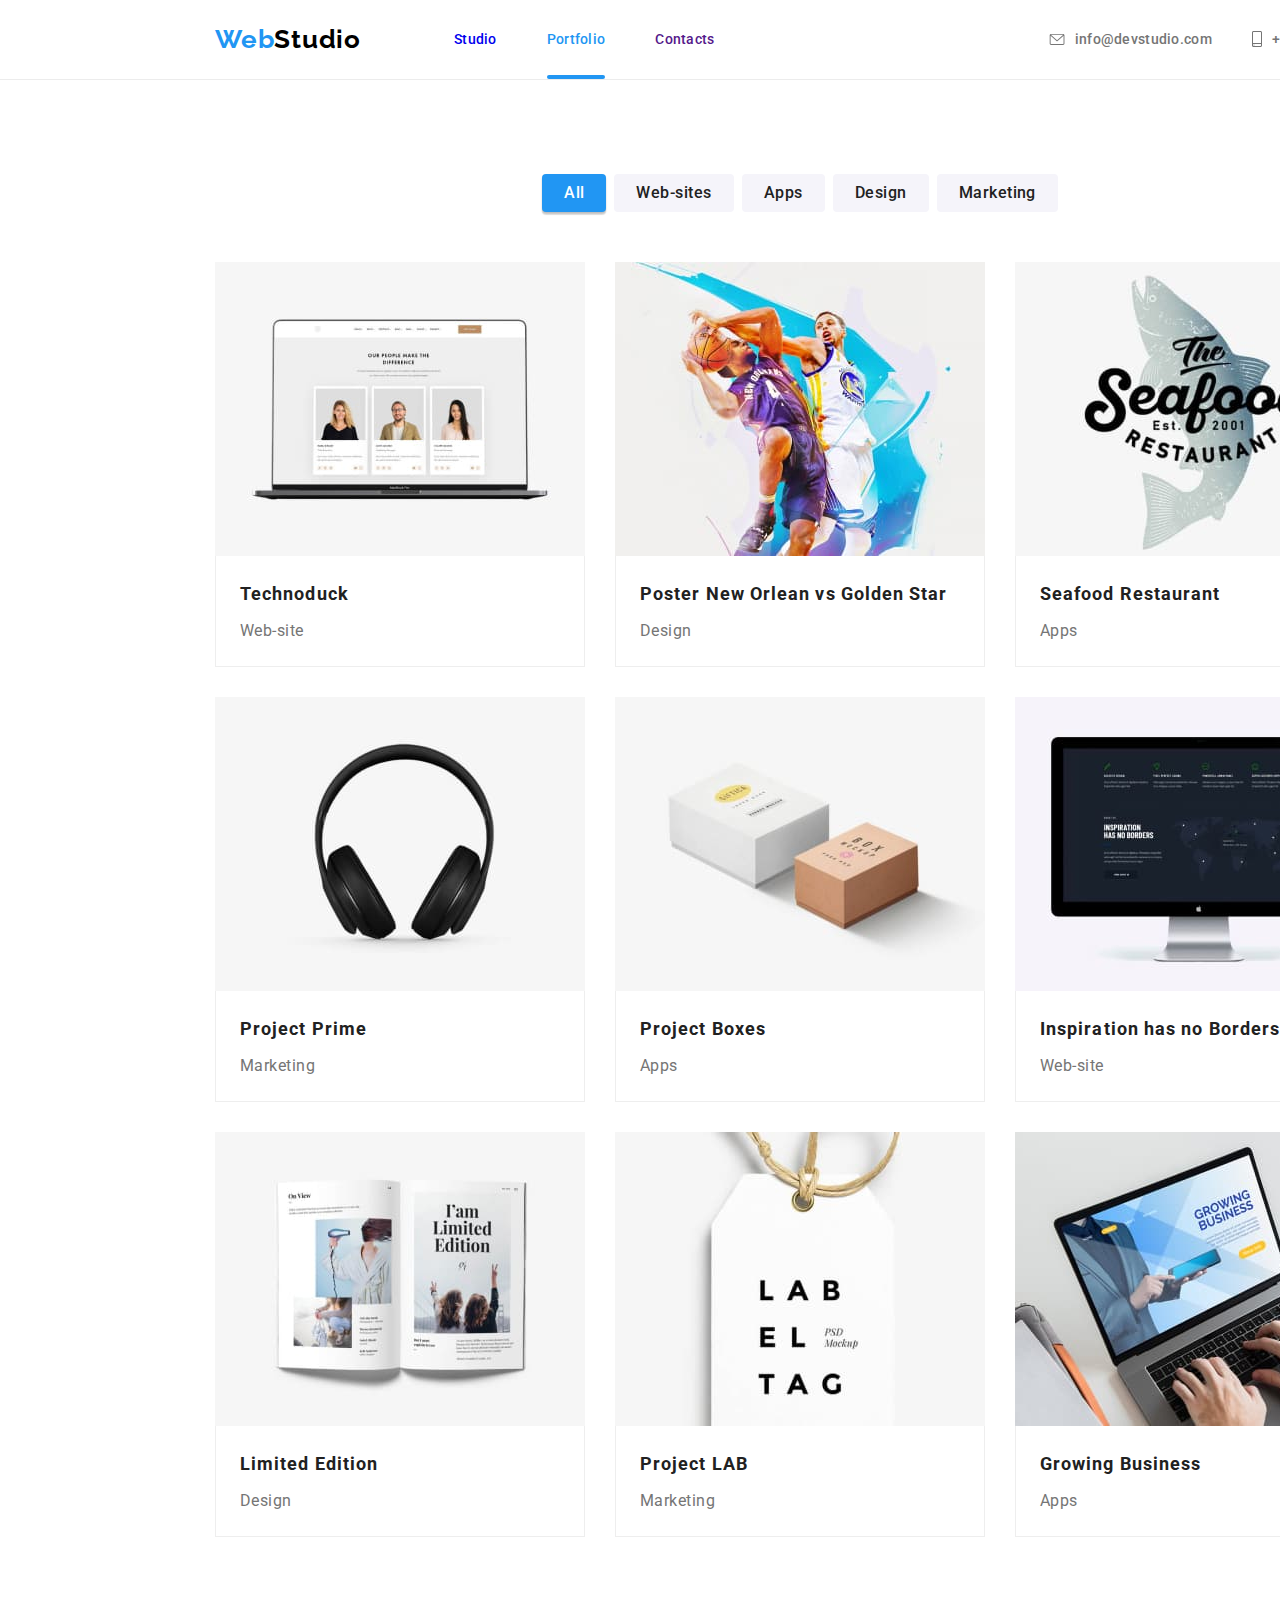
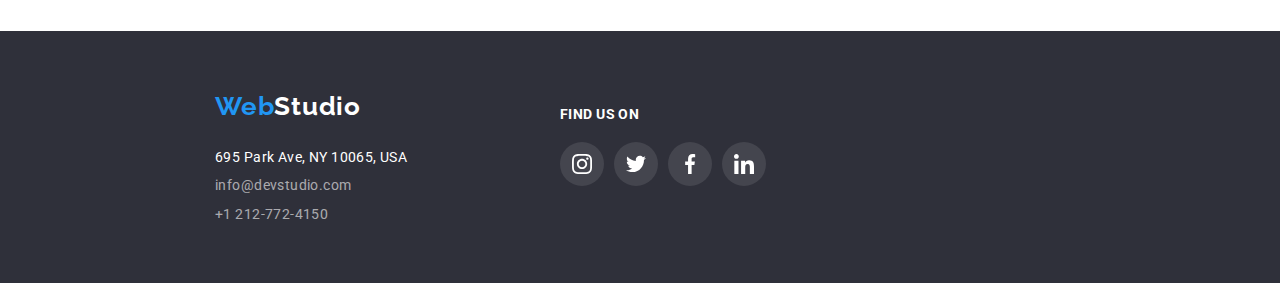
==== portfolio.html @ 0b2b6943 "Initial update" ====
<!DOCTYPE html>
<html lang="en">
<head>
  <meta charset="UTF-8">
  <meta name="viewport" content="width=device-width, initial-scale=1.0">
  <title>WebStudio</title>
  <link rel="stylesheet" href="./css/modern-normalize.css">
  <link rel="preconnect" href="https://fonts.googleapis.com">
  <link rel="preconnect" href="https://fonts.gstatic.com" crossorigin>
  <link href="https://fonts.googleapis.com/css2?family=Raleway:wght@700&family=Roboto:wght@400;500;700;900&display=swap" rel="stylesheet">
  <link rel="stylesheet" href="./css/styles.css">
</head>
<body>
    <header class="global-header">
      <div class="container">
        <nav class="main-navigation">
          <a href="index.html" class="logo"><span class="logo-1">Web</span><span class="logo-2">Studio</span></a>
          <ul class="navigation-list">
            <li><a href="index.html" class="link-navigation">Studio</a></li>
            <li><a href="portfolio.html" class="link-navigation active">Portfolio</a></li>
            <li><a href="" class="link-navigation">Contacts</a></li>
          </ul>
        </nav>
        <div class="header-contact">
          <a href="mailto:info@devstudio.com" class="header-contact-mail" aria-label="Mail">
            <svg class="mail-icon">
              <use href="./images/icons.svg#icon-envelope" class="mail-svg">
              </use>
            </svg>info@devstudio.com</a>
          <a href="tel:+1212-772-4150" class="header-contact-tel" aria-label="Telephone">
            <svg class="telephone-icon">
              <use href="./images/icons.svg#icon-smartphone" class="tel-svg">
              </use>
            </svg>+1 212-772-4150</a>
        </div>
      </div>
    </header>

    <main>
      <div class="btn-group">
        <div class="btn container">
          <ul class="btn-group-list">
            <li class="btn-group-list-item">
              <button class="btn-portfolio active" type="button">All</button>
            </li>
            <li class="btn-group-list-item">
              <button class="btn-portfolio" type="button">Web-sites</button>
            </li>
            <li class="btn-group-list-item">
              <button class="btn-portfolio" type="button">Apps</button>
            </li>
            <li class="btn-group-list-item">
              <button class="btn-portfolio" type="button">Design</button>
            </li>
            <li class="btn-group-list-item">
              <button class="btn-portfolio" type="button">Marketing</button>
            </li>
          </ul>
        </div>
      </div>

      <div class="cards">
        <div class="cards container">
          <ul class="card-list">
            <li class="card-list-item">
              <a href="#" class="card-list-link">
                <div class="card-list-wrapper">
                  <img src="./images/web-site-img-1.jpg" alt="Technoduck web-site interface" width="370" height="294" class="cards-img">
                    <p class="card-overlay-info"> Technoduck is a state-of-the-art coronavirus distribution platform. Companies use this platform for digital espionage and attacks on competitors' secure servers.</p>
                </div>
                <div class="card-content">
                  <span class="card-content-title">Technoduck</span>
                  <span class="card-content-description">Web-site</span>
                </div>
              </a>
            </li>

            <li class="card-list-item">
              <a href="#" class="card-list-link">
                <div class="card-list-wrapper">
                  <img src="./images/design-img-1.jpg" alt="New Orlean vs Golden Star poster" width="370" height="294" class="cards-img">
                  <p class="card-overlay-info">Lorem ipsum dolor sit, amet consectetur adipisicing elit. Dolore, nisi?</p>
                </div>
                <div class="card-content">
                  <span class="card-content-title">Poster New Orlean vs Golden Star</span>
                  <span class="card-content-description">Design</span>
                </div>
              </a>
            </li>

            <li class="card-list-item">
              <a href="#" class="card-list-link">
                <div class="card-list-wrapper">
                  <img src="./images/apps-img-1.jpg" alt="Seafood Restaurant app logo" width="370" height="294" class="cards-img">
                  <p class="card-overlay-info">Lorem, ipsum dolor sit amet consectetur adipisicing elit. Adipisci, nemo.</p>
                </div>
                <div class="card-content">
                  <span class="card-content-title">Seafood Restaurant</span>
                  <span class="card-content-description">Apps</span>
                </div>
              </a>
            </li>

            <li class="card-list-item">
              <a href="#" class="card-list-link">
                <div class="card-list-wrapper">
                  <img src="./images/marketing-img-1.jpg" alt="Pair of headphones" width="370" height="294" class="cards-img">
                  <p class="card-overlay-info"> Lorem ipsum dolor sit amet, consectetur adipisicing elit. Aperiam, at!</p>
                </div>
                <div class="card-content">
                  <span class="card-content-title">Project Prime</span>
                  <span class="card-content-description">Marketing</span>
                </div>
              </a>
            </li>

            <li class="card-list-item">
              <a href="#" class="card-list-link">
                <div class="card-list-wrapper">
                  <img src="./images/apps-img-2.jpg" alt="Illustration of boxes" width="370" height="294" class="cards-img">
                  <p class="card-overlay-info"> Lorem ipsum dolor sit amet consectetur adipisicing elit. Nesciunt, nemo!</p>
                </div>
                <div class="card-content">
                  <span class="card-content-title">Project Boxes</span>
                  <span class="card-content-description">Apps</span>
                </div>
              </a>
            </li>

            <li class="card-list-item">
              <a href="#" class="card-list-link">
                <div class="card-list-wrapper">
                  <img src="./images/web-site-img-2.jpg" alt="Inspiration has no Borders web-site interface" width="370" height="294" class="cards-img">
                  <p class="card-overlay-info"> Lorem ipsum dolor sit amet consectetur adipisicing elit. Officiis, corporis?</p>
                </div>
                <div class="card-content">
                  <span class="card-content-title">Inspiration has no Borders</span>
                  <span class="card-content-description">Web-site</span>
                </div>
              </a>
            </li>

            <li class="card-list-item">
              <a href="#" class="card-list-link">
                <div class="card-list-wrapper">
                  <img src="./images/design-img-2.jpg" alt="Limited Edition magazine article" width="370" height="294" class="cards-img">
                  <p class="card-overlay-info"> Lorem ipsum dolor sit amet consectetur, adipisicing elit. Debitis, sequi.</p>
                </div>
                <div class="card-content">
                  <span class="card-content-title">Limited Edition</span>
                  <span class="card-content-description">Design</span>
                </div>
              </a>
            </li>

            <li class="card-list-item">
              <a href="#" class="card-list-link">
                <div class="card-list-wrapper">
                  <img src="./images/marketing-img-2.jpg" alt="Label tag for Project LAB" width="370" height="294" class="cards-img">
                  <p class="card-overlay-info"> Lorem ipsum dolor sit amet, consectetur adipisicing elit. Incidunt, mollitia?</p>
                </div>
                <div class="card-content">
                  <span class="card-content-title">Project LAB</span>
                  <span class="card-content-description">Marketing</span>
                </div>
              </a>
            </li>

            <li class="card-list-item">
              <a href="#" class="card-list-link">
                <div class="card-list-wrapper">
                  <img src="./images/apps-img-3.jpg" alt="Growing Business app interface" width="370" height="294" class="cards-img">
                  <p class="card-overlay-info">Lorem ipsum, dolor sit amet consectetur adipisicing elit. Tenetur, qui.</p>
                </div>
                <div class="card-content">
                  <span class="card-content-title">Growing Business</span>
                  <span class="card-content-description">Apps</span>
                </div>
              </a>
            </li>
          </ul>
        </div>
      </div>
    </main>

    <footer class="global-footer">
      <div class="container">
        <div class="footer-main-part">
        <a href="index.html" class="logo"><span class="logo-1">Web</span><span class="logo-2">Studio</span></a>
        <address class="address">
          <ul class="footer-address-list">
            <li class="footer-address-list-item">
              <p>695 Park Ave, NY 10065, USA </p>
            </li>
            <li class="footer-address-list-item">
              <a href="mailto:info@devstudio.com" class="footer-contact">info@devstudio.com</a>
            </li>
            <li class="footer-address-list-item">
              <a href="tel:+1212-772-4150" class="footer-contact">+1 212-772-4150</a>
            </li>
          </ul>
        </address>
        </div>
        <div class="footer-social-links">
          <span class="footer-social-title">Find us on</span>
          <ul class="footer-social-list">
            <li class="footer-social-list">
              <a href="https://www.instagram.com/" class="footer-social-icon-link" target="_blank">
                <svg class="footer-icon">
                  <use href="./images/icons.svg#icon-instagram"></use>
                </svg>
              </a>
            </li>
            <li class="footer-social-list">
              <a href="https://www.twitter.com/" class="footer-social-icon-link" target="_blank">
                <svg class="footer-icon">
                  <use href="./images/icons.svg#icon-twitter"></use>
                </svg>
              </a>
            </li>
            <li class="footer-social-list">
              <a href="https://www.facebook.com/" class="footer-social-icon-link" target="_blank">
                <svg class="footer-icon">
                  <use href="./images/icons.svg#icon-facebook"></use>
                </svg>
              </a>
            </li>
            <li class="footer-social-list">
              <a href="https://www.linkedin.com/" class="footer-social-icon-link" target="_blank">
                <svg class="footer-icon">
                  <use href="./images/icons.svg#icon-linkedin"></use>
                </svg>
              </a>
            </li>
          </ul>
        </div>
      </div>
    </footer>
</body>
</html>
---- css/styles.css ----
:root {
  --text-color: #757575;
  --link-color: #212121;
  --link-active-color: #2196F3;
  --hover-color: #2196F3;
  --main-background-color: #FFFFFF;
  --heading-color: #ffffff;
  --footer-color: #2F303A;
  --hero-btn-color: #2196F3;
  --benefits-icon-background-color: #F5F4FA;
  --benefits-title-color:  #212121;
  --social-icons-color: #AFB1B8;
  --text-font-family: 'Roboto', sans-serif;
  --logo-font-family: 'Raleway', sans-serif;
}

*,
*::before,
*::after {
  margin: 0;
  padding: 0;
  box-sizing: border-box;
}

body {
  font-family: var(--text-font-family);
  font-size: 16px;
  font-style: normal;
  color: var(--text-color);
  background-color: var(--main-background-color);
}

a {
  text-decoration: none;
}

ul {
  list-style-type: none;
}

button {
  cursor: pointer;
  border: none;
  border-style: none;
}

.section {
  padding: 94px 0px;
}

.container {
  width: 1600px;
  margin: 0 auto;
  padding-left: 215px;
  padding-right: 215px;
}

.global-header .container {
  display: flex;
  align-items: center;
  justify-content: space-between;
  padding-top: 24px;
  padding-bottom: 25px;
  background-color: var(--heading-color);
  font-size: 14px;
  font-weight: 500;
  line-height: normal;
  letter-spacing: 0.28px;
}

.global-header {
  border-bottom: 1px solid #ECECEC;
}

.main-navigation {
  display: flex;
  justify-content: center;
}

a.logo {
  margin-right: 93px;
}

.global-header .navigation-list {
  display: flex;
  align-items: center;
  color: var(--link-color);
}

.global-header .navigation-list .link-navigation {
  position: relative;
  display: block;
}

.global-header .navigation-list li:not(:last-child) {
  margin-right: 50px;
}

.global-header .header-contact a:not(:last-child) {
  margin-right: 40px;
}

.header-contact {
  display: flex;
  align-content: center;
  align-items: center;
}

.global-header .header-contact a {
  display: flex;
  align-items: center;
  color: #757575;
  fill: #757575;
}

.global-header a:hover,
.global-header a:focus,
.global-footer a:hover,
.global-footer a:focus,
.logo span:hover,
.logo span:focus,
.footer-main-part .logo span:hover,
.footer-main-part .logo span:focus {
  color: var(--hover-color);
  fill: var(--hover-color);
}

.navigation-list .link-navigation,
.header-contact .header-contact-mail,
.header-contact .header-contact-tel,
.main-navigation .logo {
  transition: color 250ms cubic-bezier(0.4, 0, 0.2, 1), fill 250ms cubic-bezier(0.4, 0, 0.2, 1);
}

.global-header .main-navigation a.active {
  color: var(--link-active-color);
  fill: var(--link-active-color);
}

.navigation-list .link-navigation.active::after {
  content: "";
  display: block;
  align-items: center;
  background-color: var(--link-active-color);
  width: 100%;
  border-radius: 2px;
  height: 4px;
  position: absolute;
  bottom: -32px;
}

.mail-icon {
  display: block;
  margin-right: 10px;
  width: 16px;
  height: 12px;
  fill: currentColor;
}

.telephone-icon {
  display: block;
  margin-right: 10px;
  width: 10px;
  height: 16px;
  fill: currentColor;
}

a span.logo-1,
a span.logo-2 {
  color: #2196F3;
  font-size: 26px;
  font-family: var(--logo-font-family);
  font-weight: 700;
  line-height: normal;
  letter-spacing: 0.78px;
}

a span.logo-2 {
  color: #000000;
}

.hero-section {
  padding-top: 200px;
  padding-bottom: 200px;
  text-align: center;
  background: linear-gradient(rgba(47, 48, 58, 0.40), rgba(47, 48, 58, 0.40)),
    url('../images/hero-background-img.jpg');
  background-repeat: no-repeat;
  background-color: #2F303A;
  background-position: center;
  background-size: cover;
}

.hero-section,
.hero-heading {
  color: var(--heading-color);
  text-align: center;
  font-size: 44px;
  font-weight: 900;
  line-height: 1.36;
  letter-spacing: 2.64px;
  text-transform: uppercase;
}

.hero-btn {
  padding: 10px 30px;
  min-width: 200px;
  height: 50px;
  color: #FFF;
  text-align: center;
  font-size: 16px;
  font-family: inherit;
  font-weight: 700;
  line-height: 1.87;
  letter-spacing: 0.96px;
  border-radius: 4px;
  background-color: var(--hero-btn-color);
  box-shadow: 0px 4px 4px 0px rgba(0, 0, 0, 0.15);
  transition: color 250ms cubic-bezier(0.4, 0, 0.2, 1), background-color 250ms cubic-bezier(0.4, 0, 0.2, 1);
}

.benefits {
  padding-top: 94px;
  padding-bottom: 94px;
}

.benefits-content {
  display: flex;
  justify-content: space-between;
  gap: 30px;
}

.benefits .benefits-content .benefits-content-description,
.benefits .benefits-content .benefits-content-title {
  font-size: 14px;
  line-height: 1.71;
  letter-spacing: 0.42px;
}

.benefits .benefits-content .benefits-content-title {
  margin-bottom: 10px;
  color: var(--benefits-title-color);
  font-weight: 700;
  line-height: normal;
  text-transform: uppercase;
}

.benefits-content-item::before {
  content: "";
  display: block;
  margin-bottom: 30px;
  width: 270px;
  height: 120px;
  border-radius: 4px;
  background: var(--benefits-icon-background-color);
  background-position: center;
  background-repeat: no-repeat;
}

.benefits-content-item:first-child::before {
  content: "";
  background-image: url('../images/antenna.svg');
}

.benefits-content-item:nth-child(2)::before {
  content: "";
  background-image: url('../images/clock.svg');
}

.benefits-content-item:nth-child(3)::before {
  content: "";
  background-image: url('../images/diagram.svg');
}

.benefits-content-item:last-child::before {
  content: "";
  background-image: url('../images/astronaut.svg');
}

.features {
  display: flex;
  justify-content: space-between;
  padding-bottom: 94px;
}


.features .heading-2,
.containers-team .heading-2,
.customers .heading-2 {
  margin-bottom: 50px;
  color: #212121;
  text-align: center;
  font-size: 36px;
  font-weight: 700;
  line-height: normal;
  letter-spacing: 1.08px;
}

.features-list {
  display: flex;
  justify-content: space-between;
  gap: 30px;

}

.features-list-item {
  position: relative;
  width: 370px;
  height: 294px;
}

.features-list-overlay {
  position: absolute;
  display: flex;
  align-items: center;
  justify-content: center;
  bottom: 0;
  color: #FFF;
  background: rgba(47, 48, 58, 0.80);
  text-align: center;
  font-weight: 700;
  letter-spacing: 0.42px;
  text-transform: uppercase;
  width: 100%;
  height: 70px;
}

.containers-team{
  background: #F5F4FA;
  padding: 94px 0px;
}

.container-team {
  display: flex;
  justify-content: space-between;
}

.container-team-content {
  display: flex;
  flex-direction: column;
  line-height: normal;
  letter-spacing: 0.48px;
  align-items: center;
  padding-top: 30px;
  padding-bottom: 30px;
}

.container-team-content .container-team-name {
  color: #212121;
  font-weight: 500;
  margin-bottom: 10px;
}

.container-team-packet {
  display: flex;
  flex-direction: column;
  background: #FFFFFF;
  box-shadow: 0px 2px 1px 0px rgba(0, 0, 0, 0.20), 0px 1px 1px 0px rgba(0, 0, 0, 0.14), 0px 1px 3px 0px rgba(0, 0, 0, 0.12);
  border-radius: 0px 0px 4px 4px;
  align-items: center;
}

.social-links-list {
  display: flex;
  justify-content: space-between;
  padding-bottom: 30px;
  gap: 10px;
}

.social-links-item,
.social-icons-link {
  display: flex;
  width: 44px;
  height: 44px;
  flex-shrink: 0;
}

.social-icons-link {
  justify-content: center;
  align-items: center;
  color: var(--social-icons-color);
  background-color: #FFFFFF;
  border: none;
  border-radius: 50px;
  transition: color 250ms cubic-bezier(0.4, 0, 0.2, 1);
}

.social-icons-link:hover,
.social-icons-link:focus,
.footer-social-list .footer-social-icon-link:hover,
.footer-social-list .footer-social-icon-link:focus {
  background-color: var(--hover-color);
  outline: none;
}

.icon-social-link {
  width: 20px;
  height: 20px;
  flex-shrink: 0;
  gap: 34px;
  fill: currentColor;
  transition: fill 250ms cubic-bezier(0.4, 0, 0.2, 1);
}

.social-icons-link:hover .icon-social-link,
.social-icons-link:focus .icon-social-link,
.footer-social-list .footer-social-icon-link:hover,
.footer-social-list .footer-social-icon-link:focus {
  fill: #FFFFFF;
  outline: none;
}

.customers {
  padding-top: 94px;
  padding-bottom: 94px;
}

.customer-list {
  display: flex;
  justify-content: space-between;
  gap: 30px;
}

.customer-list-item,
.customer-link {
  display: flex;
}

.customer-link {
  justify-content: center;
  align-items: center;
  color: #AFB1B8;
  border-radius: 4px;
  border: 1px solid #AFB1B8;
  width: 170px;
  height: 92px;
  transition: border-color 250ms cubic-bezier(0.4, 0, 0.2, 1), fill 250ms cubic-bezier(0.4, 0, 0.2, 1);
}

.customer-icon {
  fill: currentColor;
  border: none;
}

.customer-link:hover,
.customer-link:focus {
  border: 1px solid #2196F3;
  outline: none;
}

.customer-link:hover .customer-icon,
.customer-link:focus .customer-icon {
  fill: var(--hover-color);
  outline: none;
}

.global-footer {
  display: block;
  background-color: var(--footer-color);
  padding: 60px 0px;
}

.global-footer .container {
  display: flex;
  align-items: flex-start;
}

.global-footer .address,
.global-footer .footer-contact,
.global-footer .footer-social-title {
  color: #FFF;
  font-size: 14px;
  letter-spacing: 0.42px;
  font-style: normal;
}

.global-footer a span.logo-2 {
  color: #FFFFFF;
}

.global-footer .footer-social-title {
  margin-bottom: 20px;
  font-weight: 700;
  text-transform: uppercase;
}

.global-footer .footer-contact {
  color: rgba(255, 255, 255, 0.60);
  line-height: 1.14;
  margin-left:auto;
  transition: color 250ms cubic-bezier(0.4, 0, 0.2, 1);
}

.global-footer .footer-main-part .footer-address-list {
  margin-top: 28px;
}

.footer-address-list-item:not(:last-child) {
  margin-bottom: 12px;
}

.global-footer .footer-social-links {
  display: flex;
  flex-direction: column;
  justify-content: flex-start;
  align-items: flex-start;
  margin-left: 106px;
  margin-top: 15px;
}

.footer-social-list {
  display: flex;
  justify-content: center;
  gap: 10px;
}

.footer-social-list .footer-social-icon-link {
  display: flex;
  justify-content: center;
  align-items: center;
  width: 44px;
  height: 44px;
  color: #FFFFFF;
  fill: currentColor;
  background-color: rgba(255, 255, 255, 0.10);
  border-radius: 50px;
  transition: background-color 250ms cubic-bezier(0.4, 0, 0.2, 1), fill 250ms cubic-bezier(0.4, 0, 0.2, 1);
}

.footer-social-list .footer-icon {
  width: 20px;
  height: 20px;
}

.btn-group {
  padding-top: 94px;
  padding-bottom: 50px;
}

.btn-group-list {
  display: flex;
  justify-content: center;
  gap: 8px;
}

.btn-portfolio {
  padding: 6px 22px;
  height: 38px;
  color: #212121;
  text-align: center;
  font-size: 16px;
  font-family: inherit;
  font-weight: 500;
  line-height: 1.62;
  letter-spacing: 0.48px;
  border-radius: 4px;
  background-color: #F5F4FA;
  transition: color 250ms cubic-bezier(0.4, 0, 0.2, 1),
    background-color 250ms cubic-bezier(0.4, 0, 0.2, 1),
    box-shadow 250ms cubic-bezier(0.4, 0, 0.2, 1);
  }

.btn-portfolio:hover,
.btn-portfolio:focus,
.btn-group-list-item button.active {
  background: var(--hover-color);
  color:#FFFFFF;
  box-shadow: 0px 2px 2px 0px rgba(0, 0, 0, 0.12), 0px 1px 2px 0px rgba(0, 0, 0, 0.08), 0px 3px 1px 0px rgba(0, 0, 0, 0.10);
  outline: none;
  }

.cards .container {
  padding-bottom: 94px;
}

.cards-img {
  position: relative;
  display: flex;
}

.card-list-wrapper {
  position: relative;
  overflow: hidden;
}

.card-overlay-info {
  position: absolute;
  display: flex;
  justify-content: center;
  align-items: center;
  top: 0;
  left: 0;
  right: 0;
  background: rgba(33, 150, 243, 0.90);
  width: 100%;
  height: 100%;
  padding: 24px;
  color: #FFF;
  font-size: 18px;
  line-height: 1.56;
  letter-spacing: 0.54px;
  overflow: auto;
  transform: translateY(100%);
  transition: transform 250ms cubic-bezier(0.4, 0, 0.2, 1);
}

.card-content {
  display: flex;
  flex-direction: column;
  padding: 20px 24px;
  color: #757575;
  line-height: 1.87;
  letter-spacing: 0.48px;
  background: #FFFFFF;
  box-sizing: border-box;
  border-right: 1px solid #EEE;
  border-bottom: 1px solid #EEE;
  border-left: 1px solid #EEE;
}

.card-content .card-content-title {
  margin-bottom: 4px;
  color: #212121;
  font-size: 18px;
  font-weight: 700;
  line-height: 2;
  letter-spacing: 1.08px;
}

.card-list {
  display: flex;
  flex-wrap: wrap;
  margin-right: -30px;
  margin-bottom: -30px;
}

.card-list-link {
  display: block;
  transition: box-shadow 250ms cubic-bezier(0.4, 0, 0.2, 1);
}

.card-list .card-list-item {
  margin-right: 30px;
  margin-bottom: 30px;
  flex-basis: calc((100% - 90px) / 3);
  box-sizing: border-box;
  cursor: pointer;
}

.card-list-link:hover {
  box-shadow: 1px 4px 6px 0px rgba(0, 0, 0, 0.16), 0px 4px 4px 0px rgba(0, 0, 0, 0.06), 0px 1px 1px 0px rgba(0, 0, 0, 0.12);
}

.card-list-link:hover .card-overlay-info {
  transform: translateY(0%);
}

.modal {
  position: fixed;
  top: 0;
  left: 0;
  width: 100%;
  height: 100%;
  background-color: rgba(0, 0, 0, 0.2);
  opacity: 1;
  transition: 250ms ease, opacity 250ms ease;
}

.modal-content {
  position: fixed;
  left: 50%;
  top: 50%;
  display: block;
  margin: auto;
  width: 528px;
  min-height: 581px;
  border-radius: 4px;
  background: #FFF;
  box-shadow: 0px 2px 1px 0px rgba(0, 0, 0, 0.20), 0px 1px 1px 0px rgba(0, 0, 0, 0.14), 0px 1px 3px 0px rgba(0, 0, 0, 0.12);
  transform: translate(-50%, -50%) scale(1);
  transition: transform 250ms cubic-bezier(0.4, 0, 0.2, 1);
}

.modal.is-hidden {
  visibility: hidden;
  opacity: 0;
  pointer-events: none;
}

.modal.is-hidden .modal-content {
  transform: translate(-50%, -50%) scale(0.9);
}

.modal-close-btn {
  display: flex;
  justify-content: center;
  align-items: center;
  position: absolute;
  right: 8px;
  top: 8px;
  padding: 0;
  border-radius: 50%;
  border: 1px solid rgba(0, 0, 0, 0.1);
  cursor: pointer;
  width: 30px;
  height: 30px;
  color: #000000;
  font-size: 18px;
  background-color: #FFFFFF;
}
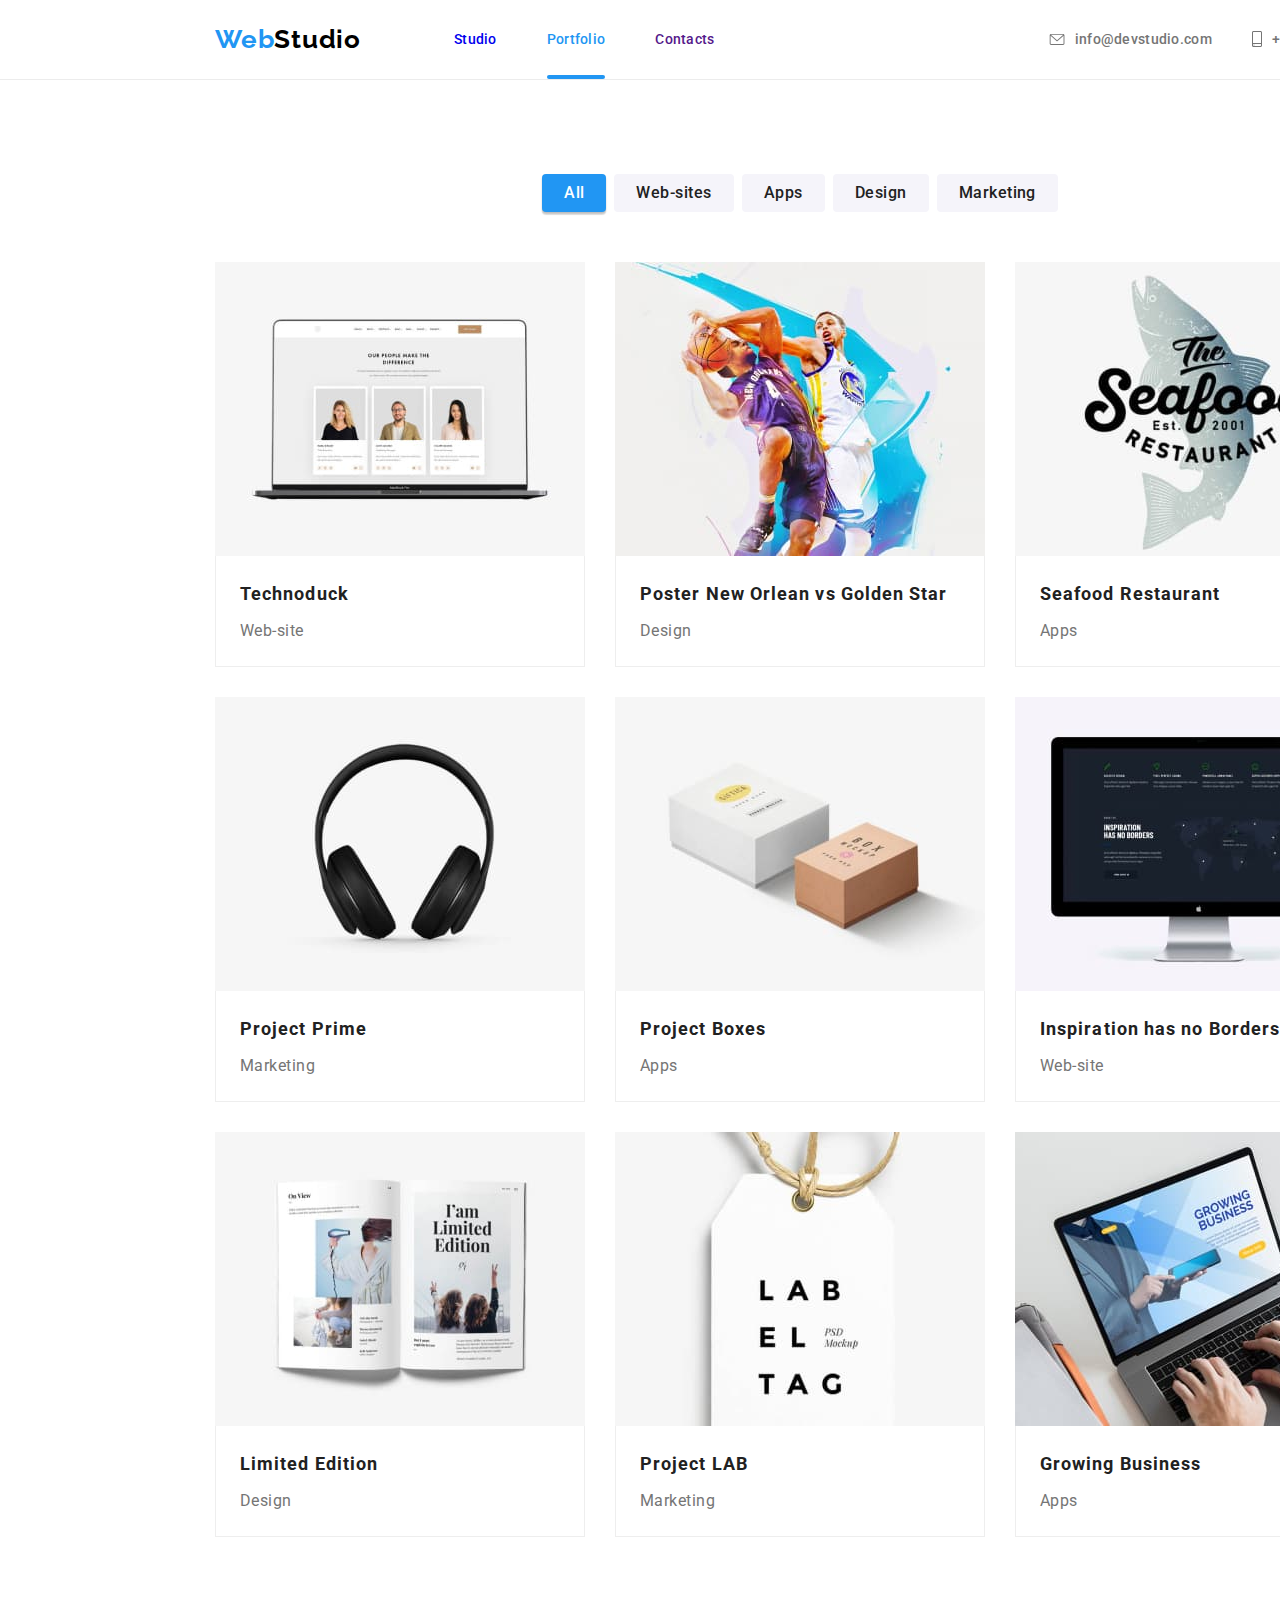
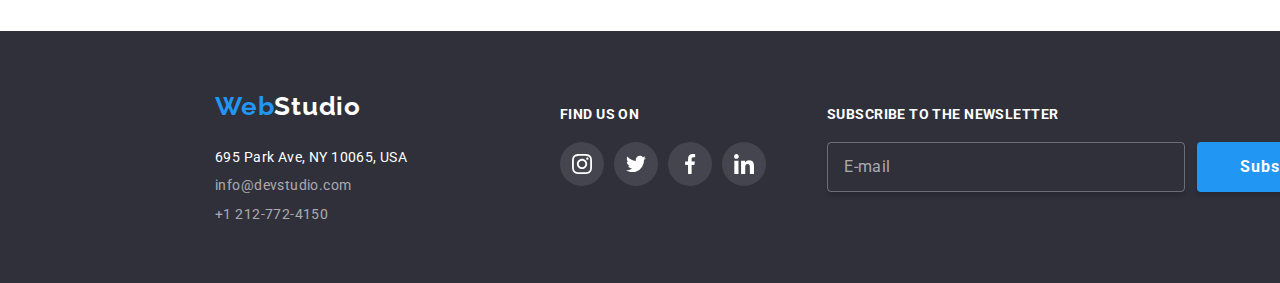
==== commit d50a93b0: "New update" ====
--- a/portfolio.html
+++ b/portfolio.html
@@ -233,6 +233,17 @@
               </a>
             </li>
           </ul>
+          <div class="footer-newsletter">
+            <span class="footer-social-title">Subscribe to the newsletter</span>
+            <form class="newsletter-form">
+              <input type="email" name="user-email" placeholder="E-mail" class="input-form">
+              <button type="submit" class="footer-submit-btn"> Subscribe
+                <svg class="btn-send-svg" width="24px" height="24px">
+                  <use href="./images/icons.svg#icon-icon-send"></use>
+                </svg>
+              </button>
+            </form>
+          </div>
         </div>
       </div>
     </footer>
--- a/css/styles.css
+++ b/css/styles.css
@@ -29,6 +29,17 @@
   font-style: normal;
   color: var(--text-color);
   background-color: var(--main-background-color);
+}
+
+.visually-hidden {
+  clip: rect(0 0 0 0);
+  clip-path: inset(50%);
+  width: 1px;
+  height: 1px;
+  overflow: hidden;
+  position: absolute;
+  white-space: nowrap;
+  margin: -1px;
 }
 
 a {
@@ -301,7 +312,6 @@
   display: flex;
   justify-content: space-between;
   gap: 30px;
-
 }
 
 .features-list-item {
@@ -488,7 +498,7 @@
 .global-footer .footer-contact {
   color: rgba(255, 255, 255, 0.60);
   line-height: 1.14;
-  margin-left:auto;
+  margin-left: auto;
   transition: color 250ms cubic-bezier(0.4, 0, 0.2, 1);
 }
 
@@ -531,6 +541,78 @@
 .footer-social-list .footer-icon {
   width: 20px;
   height: 20px;
+}
+
+.global-footer .footer-newsletter {
+  display: flex;
+  flex-direction: column;
+  margin-left: 267px;
+  margin-top: -80px;
+}
+
+.newsletter-form {
+  display: flex;
+  flex-wrap: wrap;
+  width: 570px;
+}
+
+.input-form {
+  margin-right: 12px;
+  padding: 15px 0px 15px 16px;
+  width: 358px;
+  height: 50px;
+  border-radius: 4px;
+  border: 1px solid rgba(255, 255, 255, 0.30);
+  background: rgba(33, 150, 243, 0.00);
+  box-shadow: 0px 4px 4px 0px rgba(0, 0, 0, 0.15);
+  color: rgba(255, 255, 255, 0.60);
+  caret-color: rgba(255, 255, 255, 0.60);
+  transition: border 250ms cubic-bezier(0.4, 0, 0.2, 1), color 250ms cubic-bezier(0.4, 0, 0.2, 1);
+}
+
+.input-form::placeholder {
+  color: rgba(255, 255, 255, 0.60);
+  line-height: 1.25;
+  letter-spacing: 0.48px;
+}
+
+.input-form:hover::placeholder,
+.input-form:focus::placeholder {
+  color: #FFFFFF;
+}
+
+.input-form:hover,
+.input-form:focus {
+  border: 1px solid #FFFFFF;
+  box-shadow: 0px 4px 4px 0px rgba(0, 0, 0, 0.15);
+  outline: none;
+}
+
+.footer-submit-btn {
+  display: flex;
+  align-items: center;
+  padding-left: 43px;
+  padding-top: 10px;
+  padding-bottom: 10px;
+  gap: 25px;
+  width: 200px;
+  height: 50px;
+  border-radius: 4px;
+  border: none;
+  background: #2196F3;
+  box-shadow: 0px 4px 4px 0px rgba(0, 0, 0, 0.15);
+  color: #FFF;
+  text-align: center;
+  font-weight: 700;
+  line-height: 1.87;
+  letter-spacing: 0.96px;
+  cursor: pointer;
+  transition: color 250ms cubic-bezier(0.4, 0, 0.2, 1), background-color 250ms cubic-bezier(0.4, 0, 0.2, 1);
+}
+
+.btn-send-svg {
+  display: flex;
+  fill: #FFFFFF;
 }
 
 .btn-group {
@@ -675,6 +757,7 @@
   margin: auto;
   width: 528px;
   min-height: 581px;
+  padding: 40px;
   border-radius: 4px;
   background: #FFF;
   box-shadow: 0px 2px 1px 0px rgba(0, 0, 0, 0.20), 0px 1px 1px 0px rgba(0, 0, 0, 0.14), 0px 1px 3px 0px rgba(0, 0, 0, 0.12);
@@ -710,10 +793,155 @@
   background-color: #FFFFFF;
 }
 
-
-
-
-
-
-
-
+.modal-close-btn:hover,
+.modal-close-btn:focus {
+  color: var(--hover-color);
+  outline: none;
+}
+
+.modal-title {
+  display: flex;
+  margin-bottom: 12px;
+  height: 23px;
+  color: #212121;
+  text-align: center;
+  font-size: 20px;
+  font-weight: 700;
+  line-height: normal;
+  letter-spacing: 0.6px;
+}
+
+.modal-form {
+  display: flex;
+  flex-direction: column;
+}
+
+.modal-form-field {
+  margin-bottom: 10px;
+  font-size: 12px;
+  line-height: 1.167;
+}
+
+.modal-form-field:nth-child(4) {
+  margin-bottom: 20px;
+}
+
+.modal-input-form {
+  display: block;
+  padding-left: 40px;
+  margin-top: 4px;
+  margin-bottom: 10px;
+  width: 100%;
+  height: 40px;
+  border-radius: 4px;
+  border: 1px solid rgba(33, 33, 33, 0.20);
+  transition: border-color 250ms cubic-bezier(0.4, 0, 0.2, 1);
+}
+
+.modal-form-field-cover {
+  display: block;
+  position: relative;
+}
+
+.modal-form-icon {
+  position: absolute;
+  top: 50%;
+  left: 12px;
+  transform: translateY(-50%);
+  width: 18px;
+  height: 18px;
+  transition: fill 250ms cubic-bezier(0.4, 0, 0.2, 1);
+}
+
+.modal-form-comment {
+  display: block;
+  padding: 12px 16px;
+  margin-top: 4px;
+  margin-bottom: 20px;
+  width: 100%;
+  height: 120px;
+  border-radius: 4px;
+  border: 1px solid rgba(33, 33, 33, 0.20);
+  resize: none;
+  transition: border-color 250ms cubic-bezier(0.4, 0, 0.2, 1);
+}
+
+.modal-input-form:focus,
+.modal-form-comment:focus {
+  border: 1px solid #2196F3;
+  outline: none;
+}
+
+.modal-input-form:focus + .modal-form-icon {
+  fill: var(--hover-color);
+}
+
+.modal-form-comment::placeholder {
+  color: rgba(117, 117, 117, 0.50);
+  font-size: 12px;
+  line-height: normal;
+  letter-spacing: 0.12px;
+}
+
+.modal-form-terms-label,
+.form-terms-link {
+  display: flex;
+  align-items: center;
+  height: 24px;
+  margin-bottom: 30px;
+  margin-left: 12px;
+  color: #757575;
+  font-size: 14px;
+  font-weight: 400;
+  line-height: 1.714;
+  letter-spacing: 0.42px;
+}
+
+.form-terms-link {
+  color: #2196F3;
+  text-decoration-line: underline;
+  margin-bottom: 0px;
+  margin-left: 4px;
+}
+
+.modal-form-terms-label::before {
+  display: inline-block;
+  margin-right: 8px;
+  content: "";
+  width: 16px;
+  height: 15px;
+  border: 2px solid #212121;
+  border-radius: 2px;
+  transition: background-color 250ms cubic-bezier(0.4, 0, 0.2, 1);
+}
+
+.modal-form-terms:checked + .modal-form-terms-label::before {
+  background-color: #2196F3;
+  border: #2196F3;
+  background-image: url('../images/icon-check.svg');
+  background-repeat: no-repeat;
+  background-position: center;
+}
+
+.modal-send-btn {
+  display: flex;
+  align-items: center;
+  align-self: center;
+  margin: auto;
+  border-style: none;
+  padding: 10px 80px;
+  width: 200px;
+  height: 50px;
+  border-radius: 4px;
+  border: none;
+  color: #FFF;
+  text-align: center;
+  font-size: 16px;
+  font-weight: 700;
+  line-height: 1.875;
+  letter-spacing: 0.96px;
+  background: #2196F3;
+  box-shadow: 0px 4px 4px 0px rgba(0, 0, 0, 0.15);
+  transition: color 250ms cubic-bezier(0.4, 0, 0.2, 1), background-color 250ms cubic-bezier(0.4, 0, 0.2, 1);
+}
+
